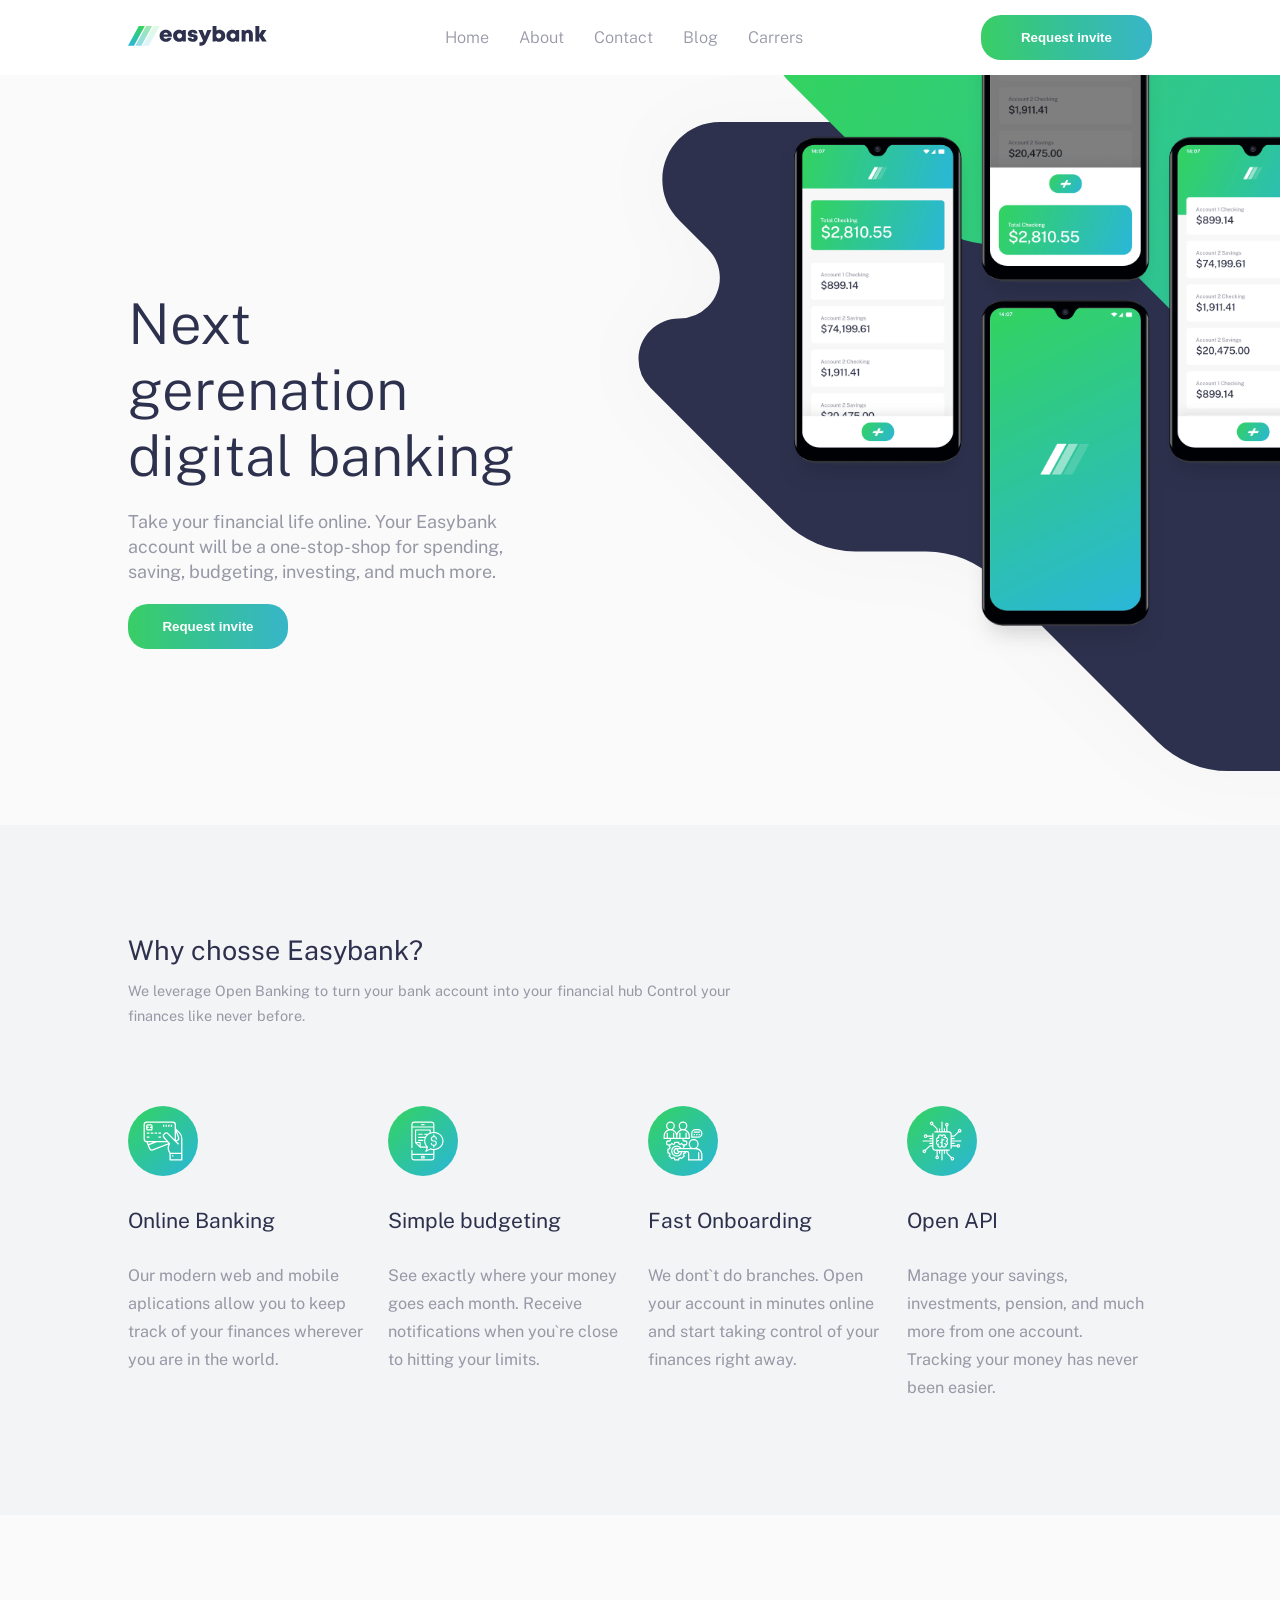
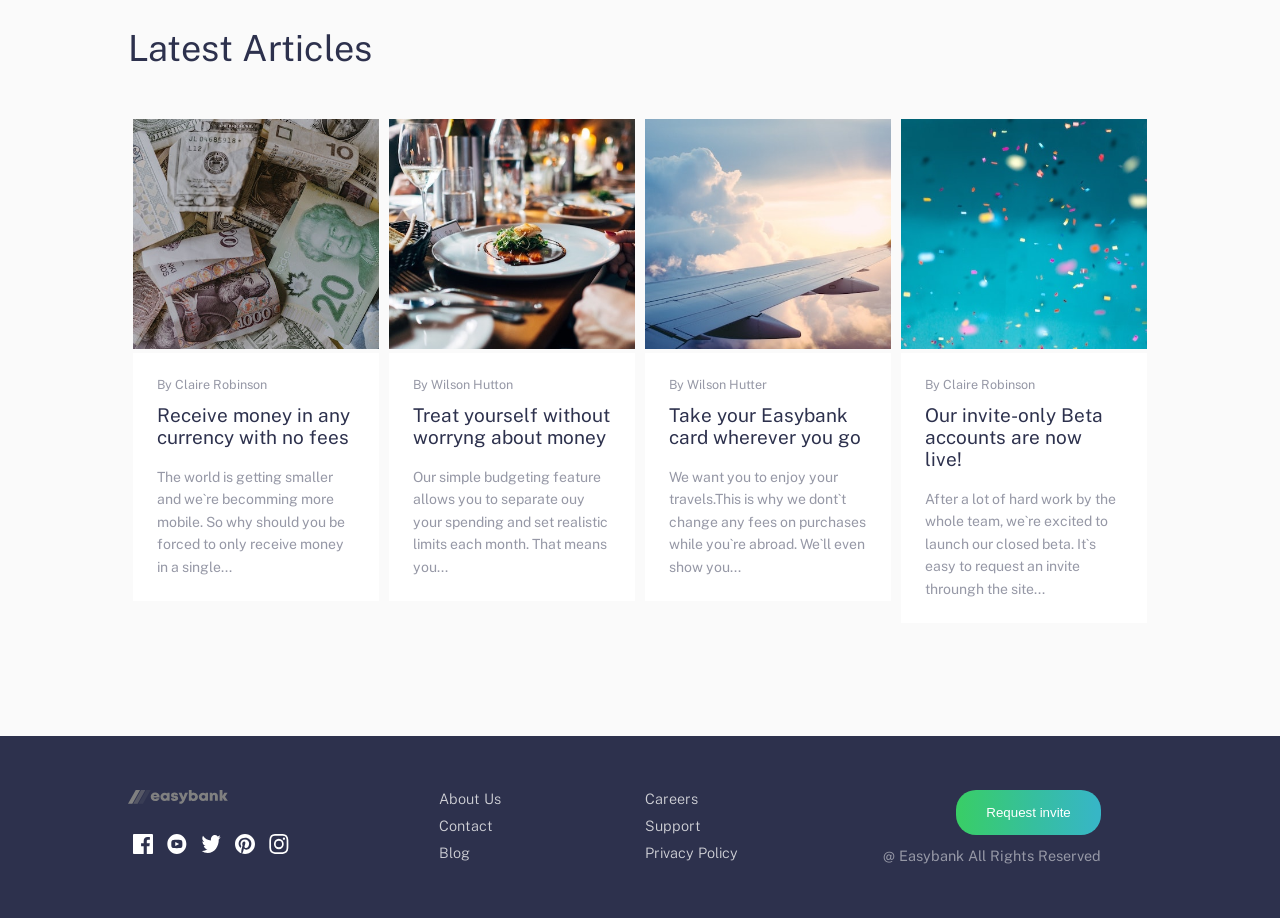
==== index.html @ 1f637b06 "subindo index.html" ====
<!DOCTYPE html>
<html lang="pt-BR">
<head>
    <meta charset="UTF-8">
    <meta http-equiv="X-UA-Compatible" content="IE=edge">
    <meta name="viewport" content="width=device-width, initial-scale=1.0">
    <link rel="stylesheet" href="css/easyBank.css"/>
    <link rel="stylesheet" href="css/bankResponsive.css" media="screen and (min-width:300px) and (max-width:992px)">
    <link rel="preconnect" href="https://fonts.googleapis.com">
    <link rel="preconnect" href="https://fonts.gstatic.com" crossorigin>
    <link href="https://fonts.googleapis.com/css2?family=Public+Sans:wght@300;400;700&display=swap" rel="stylesheet">
    <title>EasyBank</title>
</head>
<body>
    <div>

        <header>
            <nav class="menu">
                <div class="logo">
                    <img src="img/logo.svg" alt="logo">
                </div><!--logo-->
                <div class="links">
                    <a href="#">home</a>
                    <a href="#">about</a>
                    <a href="#">contact</a>
                    <a href="#">blog</a>
                    <a href="#">carrers</a>
                </div><!--links-->
                <div class="button">
                    <input type="submit" value="Request invite" id="btn">
                </div><!--button-->
            </nav><!--menu-->
        </header><!--header-->
        <section class="banner">
           <main class="content" id="divOrder1">
                <h1>Next gerenation digital banking</h1>
                <p>
                    Take your financial life online. Your Easybank account will be a one-stop-shop for
                    spending, saving, budgeting, investing, and much more.
                </p>
                <input type="submit" value="Request invite">
           </main><!--content-->
               <div class="right" class="divOrder2">
                    <img src="img/image-mockups.png" alt="" id="img-main">
               </div><!--right-->
        </section><!--banner-->
        <div class="clear"></div>
        <div class="center">
            <section class="info-cards">
                <h2>Why chosse Easybank?</h2>
                <p>
                    We leverage Open Banking to turn your bank account into your financial hub
                    Control your finances like never before.
                </p>
            </section><!--info-cards-->  
            <section class="cards">
                <div class="card">
                    <img src="img/icon-online.svg" alt="">
                    <h3>Online Banking</h3>
                    <p>
                        Our modern web and mobile aplications allow you to keep track
                        of your finances wherever you are in the world.
                    </p>
                </div><!--card-->
                <div class="card">
                    <img src="img/icon-budgeting.svg" alt="">
                    <h3>Simple budgeting</h3>
                    <p>
                        See exactly where your money goes each month. Receive notifications when you`re close to
                        hitting your limits.
                    </p>
                </div><!--card-->
                <div class="card">
                    <img src="img/icon-onboarding.svg" alt="">
                    <h3>Fast Onboarding</h3>
                    <p>
                        We dont`t do branches. Open your account in minutes online 
                        and start taking control of your finances right away.
                    </p>
                </div><!--card-->
                <div class="card">
                    <img src="img/icon-api.svg" alt="">
                    <h3>Open API</h3>
                    <p>
                        Manage your savings, investments, 
                        pension, and much more from one account. Tracking your money has never been easier.
                    </p>
                </div><!--card-->
            </section><!--cards-->
        </div><!--center-->
        <div class="center2">
            <h1>Latest Articles</h1>
            <div class="articles">
                <div class="card-2">
                    <img src="img/image-currency.jpg" alt="">
               
                    <div class="text-align">
                        <span>By Claire Robinson</span>
                        <h4>Receive money in any currency with no fees</h4>
                        <p>
                            The world is getting smaller and 
                            we`re becomming more mobile. So why should you be forced to only 
                            receive money in a single...
                        </p>
                    </div><!--text-align-->
                </div><!--cards2-->
                <div class="card-2">
                    <img src="img/image-restaurant.jpg" alt="">
                    <br>
                    <div class="text-align">
                        <span>By Wilson Hutton</span>
                        <h4>Treat yourself without worryng about money</h4>
                        <p>
                           Our simple budgeting feature allows you to separate ouy your spending and set realistic limits each month. That means you...
                        </p>
                    </div><!--text-align-->
                </div><!--cards2-->
                <div class="card-2">
                    <img src="img/image-plane.jpg" alt="">
                    <div class="text-align">
                        <span>By Wilson Hutter</span>
                        <h4>Take your Easybank card wherever you go</h4>
                        <p>
                          We want you to enjoy your travels.This is why we dont`t change any fees on purchases while you`re abroad. We`ll even show you...  
                        </p>
                    </div><!--text-align-->
                </div>
                <div class="card-2">
                    <img src="img/image-confetti.jpg" alt="">
                    <div class="text-align">
                        <span>By Claire Robinson</span>
                        <h4>Our invite-only Beta accounts are now live!</h4>
                        <p>
                            After a lot of hard work by the whole team, we`re excited to launch our closed beta. It`s easy to request an invite throungh the site...
                        </p>
                    </div><!--text-align-->
                </div>
            </div><!--article-->
        </div><!--center-->
    </div><!--box-->
    <div class="clear"></div>   
    <div class="center3">
        <footer>
            <div class="redes">
                <img src="img/logo.svg" alt="">
                <div class="social">
                    <img src="img/icon-facebook.svg" alt="">
                    <img src="img/icon-youtube.svg" alt="">
                    <img src="img/icon-twitter.svg" alt="">
                    <img src="img/icon-pinterest.svg" alt="">
                    <img src="img/icon-instagram.svg" alt="">
                </div><!--social-->
            </div><!--redes-->
            <div class="f-menu">
                <a href="#">about us</a>
                <a href="#">contact</a>
                <a href="#">blog</a>
            </div><!--f-menu-->
            
            <div class="f-menu">
                <a href="#">careers</a>
                <a href="#">support</a>
                <a href="#">privacy policy</a>
            </div><!--f-menu-->
            <div class="privacy">
                <button>Request invite</button>
                <br>
                <p>@ Easybank All Rights Reserved</p>
            </div>              
        </footer><!--footer-->
    </div>

</body>
</html>
---- css/easyBank.css ----
@import url(/css/bankResponsive.css);
*{margin: 0; padding:0; box-sizing: border-box; }

html, body {
    font-size:18px;
    font-family: 'Public Sans', sans-serif;

    background-color: var(--VeryLigh-Gray);
    scroll-behavior: smooth;

}

        /* primaryColor */
:root {
    --DarkBlue: hsl(233, 26%, 24%);
    --LimeGreen: hsl(136, 65%, 51%);
    --BrightCyan: hsl(192, 70%, 51%);
    
            /*Neutral */

    --GrayishBlue: hsl(233, 8%, 62%);
    --LightGrayish-Blue: hsl(220, 16%, 96%);
    --VeryLigh-Gray: hsl(0, 0%, 98%);
    --White: hsl(0, 0%, 100%);
} 

.clear {
    clear: both;
}

header {
    width: 100%;
    max-width: 100%;
    padding: 15px 10%;

    background-color: var(--White);
    position: relative;
    z-index: 10;
}

nav.menu {
    width: 100%;
    max-width: 100%;
    display: flex;
    justify-content: space-between;
    align-self: center;
    align-items: center;
}

div.links {
    display: flex;
    gap: 30px;
    position: relative;
}

div.links > a {
    text-decoration: none;
    text-transform: capitalize;
    font-weight: 300;
    color: var(--GrayishBlue);
    /* background-color: ; */
    position: relative;
    margin: 0 auto;
    font-size: 0.9rem;
}

div.links > a:hover {
    color: var(--DarkBlue);
}

div.links > a:hover::after {
    content: '';
    width: 100%;
    height: 4px;
    margin: 0 auto;
    border-radius: 10px;
    background: linear-gradient(90deg, #39CE65 0%, #36BF9D 52.6%, #37B6C6 97.4%);
    border-radius: 20px;
    position: absolute;
    left: 0;
    top: 43px;
    transition: 3s all;

}

div.button > input {
    border: none;
    border-radius: 20px;
    padding: 15px 40px;

   color: var(--White);
   background: linear-gradient(90deg, #39CE65 0%, #36BF9D 52.6%, #37B6C6 97.4%);

   font-weight: 700;
   cursor: pointer;
}

    /* começo do banner e conteudos principais */

section.banner {
    width: 90%;
    max-width: 100%;
    height: 100%;
    margin-left: 10%;
}

main.content {
  float: left;
  width: 34%;
  max-width: 500px;
  height: 100%;

  display: flex;
  flex-direction: column;
  align-self: center;
  gap: 20px;
  margin-top: 12rem;
}

.content > h1 {
    font-weight: 300;
    font-size: 3.125rem;
    color: var(--DarkBlue);
}

.content > p {
    color: var(--GrayishBlue);
    line-height: 25px;
}

.content > input {
    max-width: 160px;
    padding: 15px 0;
    border: none;
    border-radius: 20px;
    font-weight: 700;
    color: var(--White);
    background: linear-gradient(90deg, #39CE65 0%, #36BF9D 52.6%, #37B6C6 97.4%);
    cursor: pointer;
}


div.right {
    float: right;
    height: 750px;
    width: 62%;
    max-width: 100%;
    background-image: url(/img/bg-intro-desktop.svg);
    background-repeat: no-repeat;
    background-position-y: -260px;

    position: relative;
}

.right > img {
    float: right;
    max-width: 100%;
    width: 80%;
    
    position: absolute;
    margin-left: 30%;
    top: -16%;
    overflow: hidden;
   
}

div.img-main {
    overflow: hidden;
}

.center3 {
    height: 100%;
    width: 100%;
    max-width: 100%;
    padding: 3rem 10%;
    
    background-color: var(--DarkBlue);
}

.center2 {
    height: 100%;
    width: 100%;
    max-width: 100%;
    padding: 6.25rem 10%;
    
    background-color: var(--VeryLigh-Gray);
}

.center {
    height: 100%;
    width: 100%;
    max-width: 100%;
    padding: 6.25rem 10%;
    
    background-color: var(--LightGrayish-Blue);
}

.center2 >  h1 {
    color: var(--DarkBlue);
    margin-bottom: 50px;
    font-weight: 400;
}

.info-cards {
    line-height: 25px;
    width: 100%;
    max-width: 650px;
}

.info-cards > h2 {
    color: var(--DarkBlue);
    font-weight: 400;
    margin-bottom: 15px;
}

.info-cards > p {
    font-size: 0.8rem;
    font-weight: 400;
    color: var(--GrayishBlue);
}

.cards {
    display: flex;
    align-self: center;
    flex-wrap: nowrap;
    gap: 15px;
    margin-top: 4.375rem;
}

.card {
    width: 100%;
    max-width: 25%;
    height: 100%;

}

.card > h3 {
    padding: 1.5625rem 0;
    font-weight: 400;
    color: var(--DarkBlue);
}

.card > p {
    color: var(--GrayishBlue);
    font-weight: 400;
    line-height: 1.5625rem;
    font-size: 0.9rem;
    max-width: 300px;
}

.card > img {
    width: 100%;
    max-width: 70px;
}

.articles {
    width: 100%;
    max-width: 100%;
    height: 100%;
    display: flex;
    flex-wrap: wrap;
}

.card-2 {
    width: 24%;
    max-width: 300px;
    height: 100%;
    margin: 0 auto;
}

.card-2 > img {
    width: 100%;
    max-width: 500px;
    height: 230px;
    max-height: 100%;
    object-fit: cover;
}

div.text-align {
    display:flex;
    flex-direction: column;
    flex-wrap: wrap;
    padding: 1.3rem;
    max-width: 300px;
    background-color: var(--White);
}

div.text-align > span {
    color: var(--GrayishBlue);
    font-size: 0.7rem;
    font-weight: 400;
}

.text-align > h4 {
    color: var(--DarkBlue);
    margin-top: 12px;
    font-weight: 400;
    font-size: 19px;
}

.text-align > p {
    color: var(--GrayishBlue);
    font-size: 0.78rem;
    line-height: 1.25rem;
    margin-top: 1rem;
}

footer {
    display: flex;
    width: 100%;
    max-width: 95%;
    justify-content: space-between;
}

footer .redes {
    text-align: center;
    display: flex;
    flex-direction: column;
    gap: 30px;
}

footer .redes > img {
    width: 100%;
    max-width: 60%;
    filter: contrast(0);
}

footer .f-menu {
    display: flex;
    flex-direction: column;
    gap: 10px;
}

footer .f-menu > a {
    color: var(--VeryLigh-Gray);
    opacity: 0.8;
    text-decoration: none;
    font-weight: 300;
    font-size: 0.8rem;
    text-transform: capitalize;
}

footer .social > img {
    width: 100%;
    max-width: 20px;
    height: 20px;
    margin: 0 5px;
}

.privacy > button {
    float: right;
    padding: 15px 30px;
    border: none;
    border-radius: 20px;
    color: var(--White);
    cursor: pointer;
    background: linear-gradient(90deg, #39CE65 0%, #36BF9D 52.6%, #37B6C6 97.4%);
}

.privacy > p {
    margin-top: 2rem;
    font-size: 0.8rem;
    color: var(--GrayishBlue);
}
---- css/bankResponsive.css ----
@media screen and (min-width:300px) and (max-width:400px){
    div.right {
        display: flex;
        width: 100%;
        max-width: 900px;
        height: 100%;
        max-height: 400px;
        margin: 0 auto;
        order: 1;
        position: none;
        float: none;
        background-image: url(/img/bg-intro-mobile.svg);
        background-position-y: -90px;
        
        background-repeat: no-repeat;
        background-size: 100%;
    }

}
@media screen and (min-width:300px) and (max-width:992px){

    html, body {
        font-size: 1rem;
    }

    div.links {
        display: none;
    }

    div.button {
        display: none;
    }

    #divOrder1 {
        order: 2;
        
    }

    #divOrder2 {
        order: 1;
        display: none;
    }

    header .menu{
        height: 40px;
    }

    header .logo {
        float: left;
    
    }
    header .logo > img{
        float: left;
        position: relative;
        left: -20%;
    }

    section.banner  {
        display: flex;
        flex-direction: column;
        width: 100%;
        margin: 0 auto;
    }

    main.content {
        order: 2;
        width: 100%;
        display: flex;
        flex-direction: column;
        align-self: center;
        text-align: center;
        padding: 0 4%;
        margin: 0 auto;
        margin-bottom: 60px;
    }

    main.content > h1 {
        font-size: 41px;
        padding: 0 6%;
    }

    main.content > input {
        margin: 0 auto;
        text-align: center;
        padding: 16px 40px;
    }

    div.right {
        display: flex;
        width: 100%;
        max-width: 100%;
        height: 540px;
        margin: 0 auto;
        order: 1;
        position: none;
        float: none;
        background-image: url(/img/bg-intro-mobile.svg);
        background-position-y: -90px;
        
        background-repeat: no-repeat;
        background-size: 100%;
        background-position: center;
    }

    .right > img {
        display: flex;
        margin: 0 auto;
        width: 100%;
        max-width: 580px;
        text-align: center;
        float: none;
        top: -23%;
        position: absolute;
        left: 50%;
        top: -31%;
        transform: translate(-50%);
    }

    div.center {
        width: 100%;
        max-width: 100%;
    }

    section.info-cards {
        width: 100%;
        max-width: 100%;
        margin: 0 auto;
        text-align: center;
    }

    section.cards {
        width: 100%;
        max-width: 100%;
        display: flex;
        flex-direction: column;
        align-items: center;
    }

    div.card {
        width: 100%;
        max-width: 100%;
        margin-top: 2rem;
        display: flex;
        flex-direction: column;
        align-items: center;
    }

    div.card > p {
        margin: 0 auto;
        max-width: 100%;
        width: 100%;
        text-align: center;
    }

    .center2 {
        padding: 0 4%;
    }

    .center2 > h1 {
        text-align: center;
        margin-top: 6rem;
    }

    div.articles {
        width: 100%;
        max-width: 100%;
        display: flex;
        flex-direction: column;
    }

    div.card-2 {
        width: 100%;
        max-width: 350px;
        margin-top: 2rem;
    }

    div.card-2 > img {
        border-top-left-radius: 5px;
        border-top-right-radius: 5px;
    }

    div.text-align {
        max-width: 100%;
        width: 100%;
    }

    .center3 {
        display: flex;
        flex-direction: column;
        text-align: center;
        margin-top: 4rem;
    }

    footer {
        width: 100%;
        max-width: 100%;
        display: flex;
        flex-direction: column;
        margin: 0 auto;
        align-items: center;
        gap: 10px;
    }

    .privacy > button {
        margin-top: 2rem;
        float: none;
    }
    .redes > img {
        margin: 0 auto;
        max-width: 100%;
        width: 100%;
    }

}
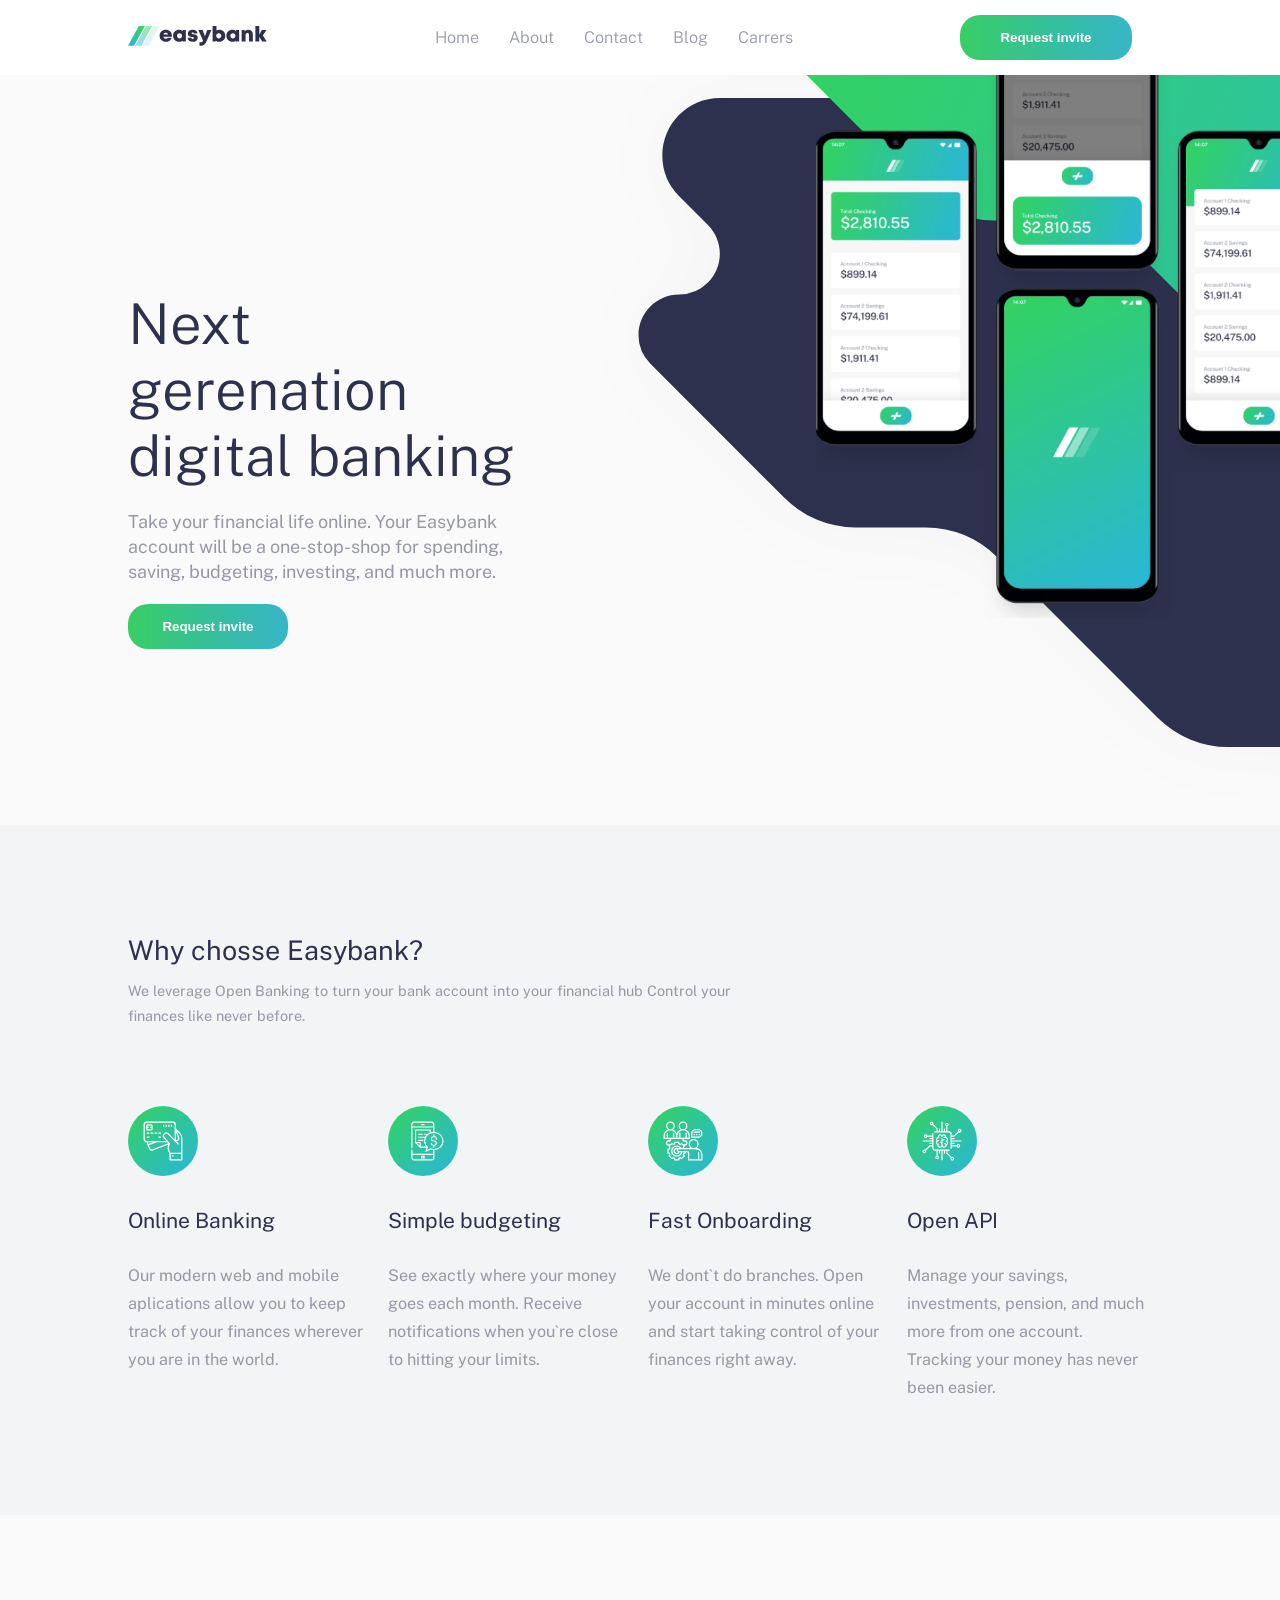
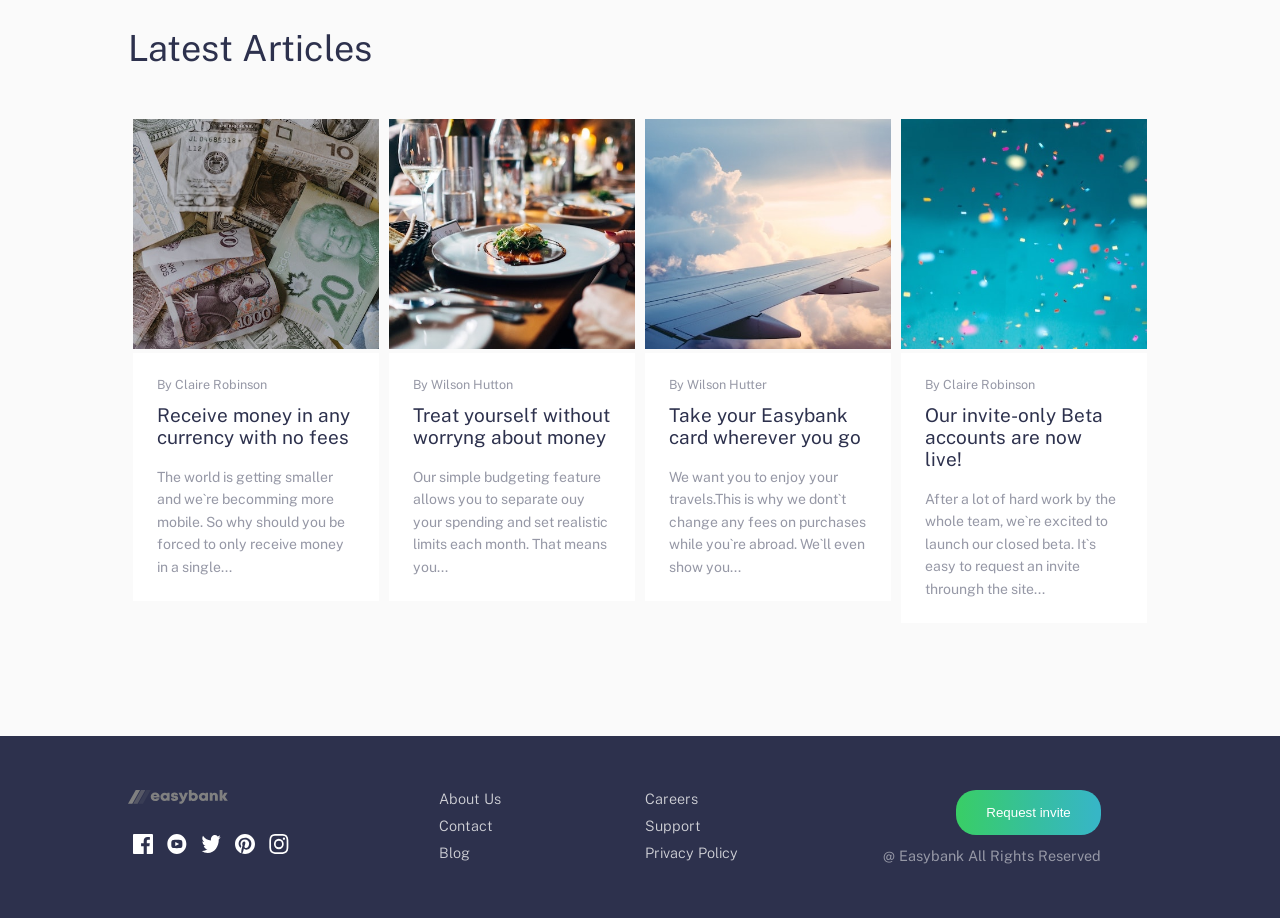
==== commit d044508b: "ajustando o codigo mobile" ====
--- a/index.html
+++ b/index.html
@@ -42,7 +42,8 @@
                 <input type="submit" value="Request invite">
            </main><!--content-->
                <div class="right" class="divOrder2">
-                    <img src="img/image-mockups.png" alt="" id="img-main">
+                    <img src="img/image-mockups.png" id="img-main2">
+                    <img src="img/imagem principal.png" alt="" id="img-main">
                </div><!--right-->
         </section><!--banner-->
         <div class="clear"></div>
--- a/css/easyBank.css
+++ b/css/easyBank.css
@@ -1,5 +1,5 @@
 @import url(/css/bankResponsive.css);
-*{margin: 0; padding:0; box-sizing: border-box; }
+*{margin: 0; padding:0; box-sizing: border-box;}
 
 html, body {
     font-size:18px;
@@ -40,7 +40,7 @@
 
 nav.menu {
     width: 100%;
-    max-width: 100%;
+    max-width: 98%;
     display: flex;
     justify-content: space-between;
     align-self: center;
@@ -87,6 +87,7 @@
     border: none;
     border-radius: 20px;
     padding: 15px 40px;
+    
 
    color: var(--White);
    background: linear-gradient(90deg, #39CE65 0%, #36BF9D 52.6%, #37B6C6 97.4%);
@@ -145,28 +146,35 @@
     height: 750px;
     width: 62%;
     max-width: 100%;
-    background-image: url(/img/bg-intro-desktop.svg);
+    background-image: url(../img/bg-intro-desktop.svg);
     background-repeat: no-repeat;
-    background-position-y: -260px;
+    background-position-y:100%;
+    object-fit: cover;
 
     position: relative;
+    z-index: 1;
+
+  
 }
 
 .right > img {
     float: right;
     max-width: 100%;
-    width: 80%;
+    width: 65%;
     
     position: absolute;
-    margin-left: 30%;
+    margin-left: 35%;
+    object-fit: cover;
     top: -16%;
+ 
+}
+
+#img-main {
     overflow: hidden;
-   
-}
-
-div.img-main {
-    overflow: hidden;
-}
+
+}
+
+
 
 .center3 {
     height: 100%;
@@ -191,7 +199,7 @@
     width: 100%;
     max-width: 100%;
     padding: 6.25rem 10%;
-    
+    z-index: 2;
     background-color: var(--LightGrayish-Blue);
 }
 
--- a/css/bankResponsive.css
+++ b/css/bankResponsive.css
@@ -1,3 +1,9 @@
+
+@media screen and (min-width:992px){  
+    #img-main2 {
+        display: none;
+      }
+}
 
 @media screen and (min-width:300px) and (max-width:400px){
     div.right {
@@ -10,12 +16,25 @@
         order: 1;
         position: none;
         float: none;
-        background-image: url(/img/bg-intro-mobile.svg);
-        background-position-y: -90px;
+        background-image: url(../img/image-mockups.png);
+        background-position-y: -100%;
         
         background-repeat: no-repeat;
         background-size: 100%;
     }
+    .right > img {
+        display: flex;
+        margin: 0 auto;
+        width: 100%;
+        max-width: 580px;
+        text-align: center;
+        float: none;
+        top: -40%;
+        position: absolute;
+        left: 50%;
+        transform: translate(-50%);
+    }
+
 
 }
 @media screen and (min-width:300px) and (max-width:992px){
@@ -34,6 +53,7 @@
 
     #divOrder1 {
         order: 2;
+        padding: 3% 0;
         
     }
 
@@ -43,7 +63,7 @@
     }
 
     header .menu{
-        height: 40px;
+        height: 60px;
     }
 
     header .logo {
@@ -76,8 +96,12 @@
     }
 
     main.content > h1 {
-        font-size: 41px;
-        padding: 0 6%;
+        font-size: 2.5625rem;
+        padding: 0 30px;
+    }
+
+    main.content > p {
+        padding: 0 20px;
     }
 
     main.content > input {
@@ -91,16 +115,18 @@
         width: 100%;
         max-width: 100%;
         height: 540px;
+      
         margin: 0 auto;
         order: 1;
         position: none;
         float: none;
-        background-image: url(/img/bg-intro-mobile.svg);
+        background-image: url(../img/bg-intro-mobile.svg);
         background-position-y: -90px;
+        background-position-x: center;
         
         background-repeat: no-repeat;
         background-size: 100%;
-        background-position: center;
+        background-position: top center;
     }
 
     .right > img {
@@ -110,13 +136,22 @@
         max-width: 580px;
         text-align: center;
         float: none;
-        top: -23%;
+        top: -24%;
         position: absolute;
         left: 50%;
-        top: -31%;
+     
         transform: translate(-50%);
     }
 
+    #img-main {
+        display: none;
+      }
+
+    /* .right > img:nth-child(2){
+        display: none;
+      } */
+
+  
     div.center {
         width: 100%;
         max-width: 100%;
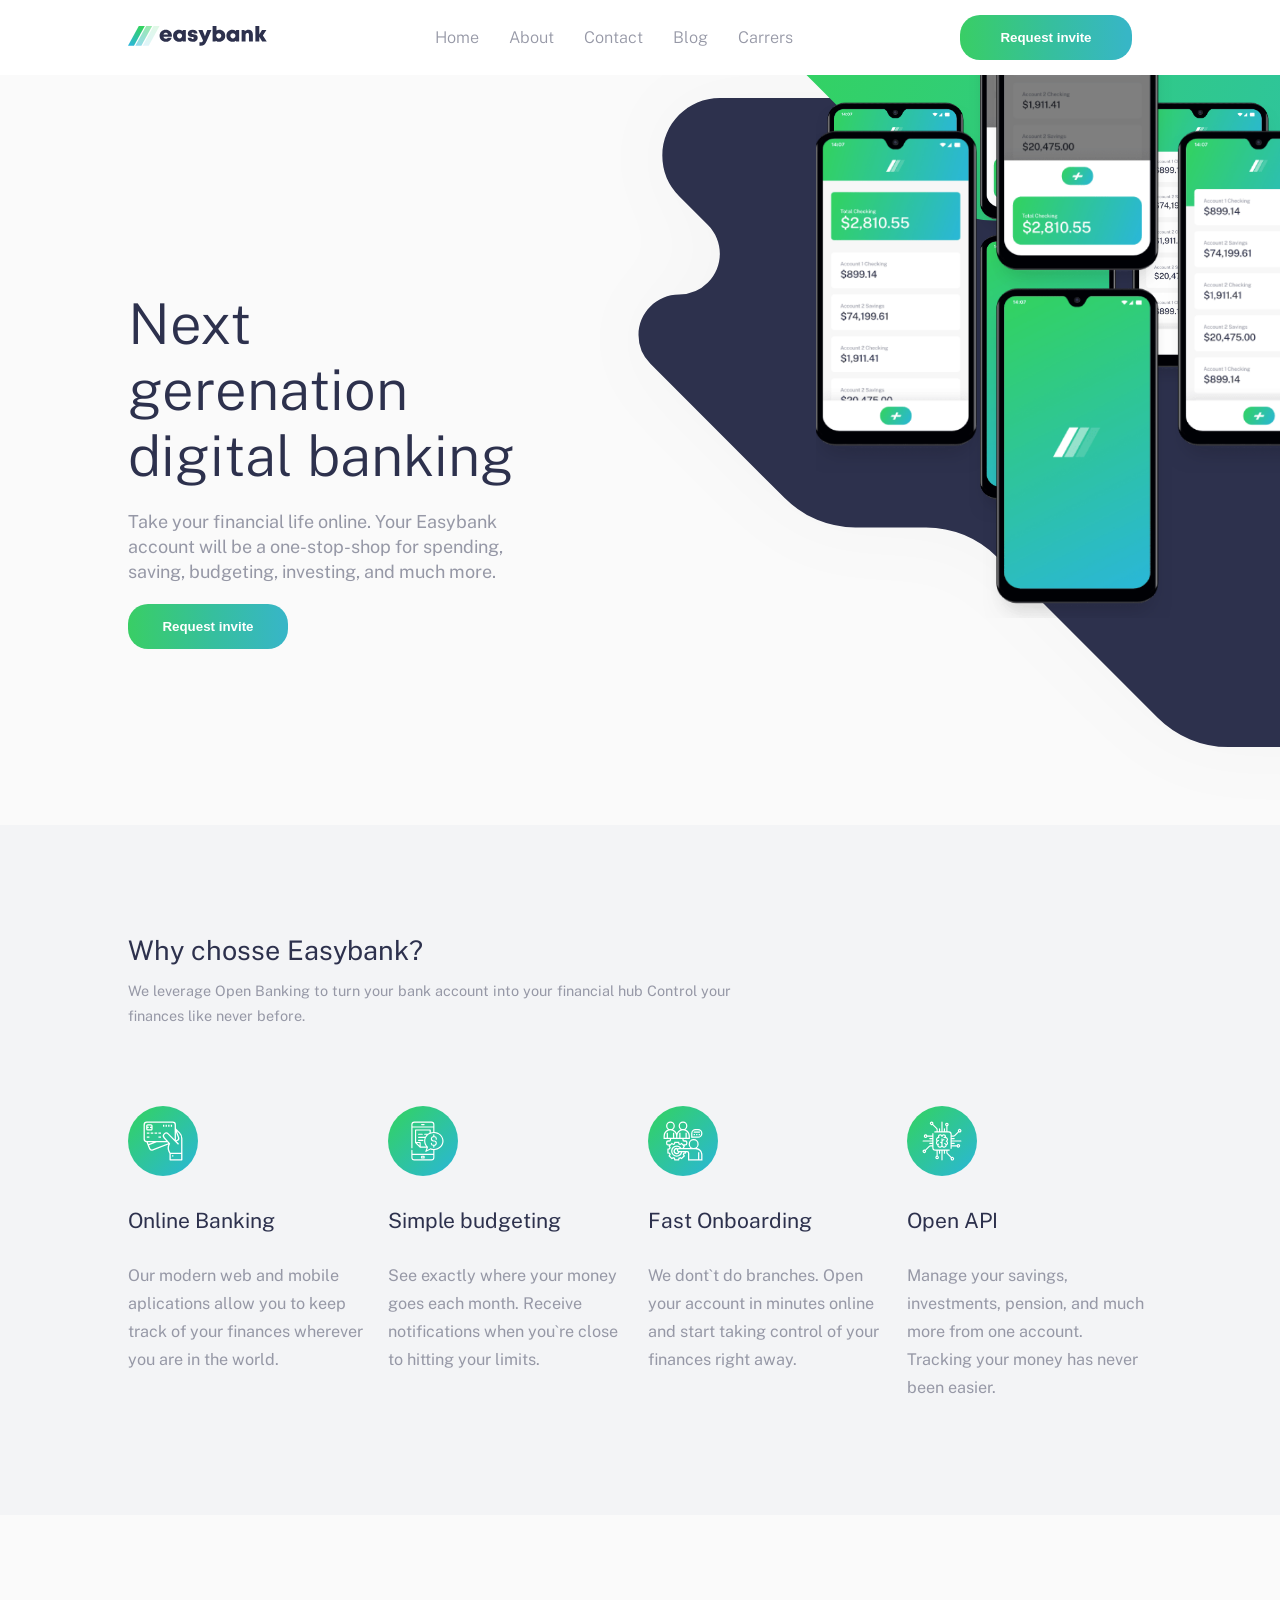
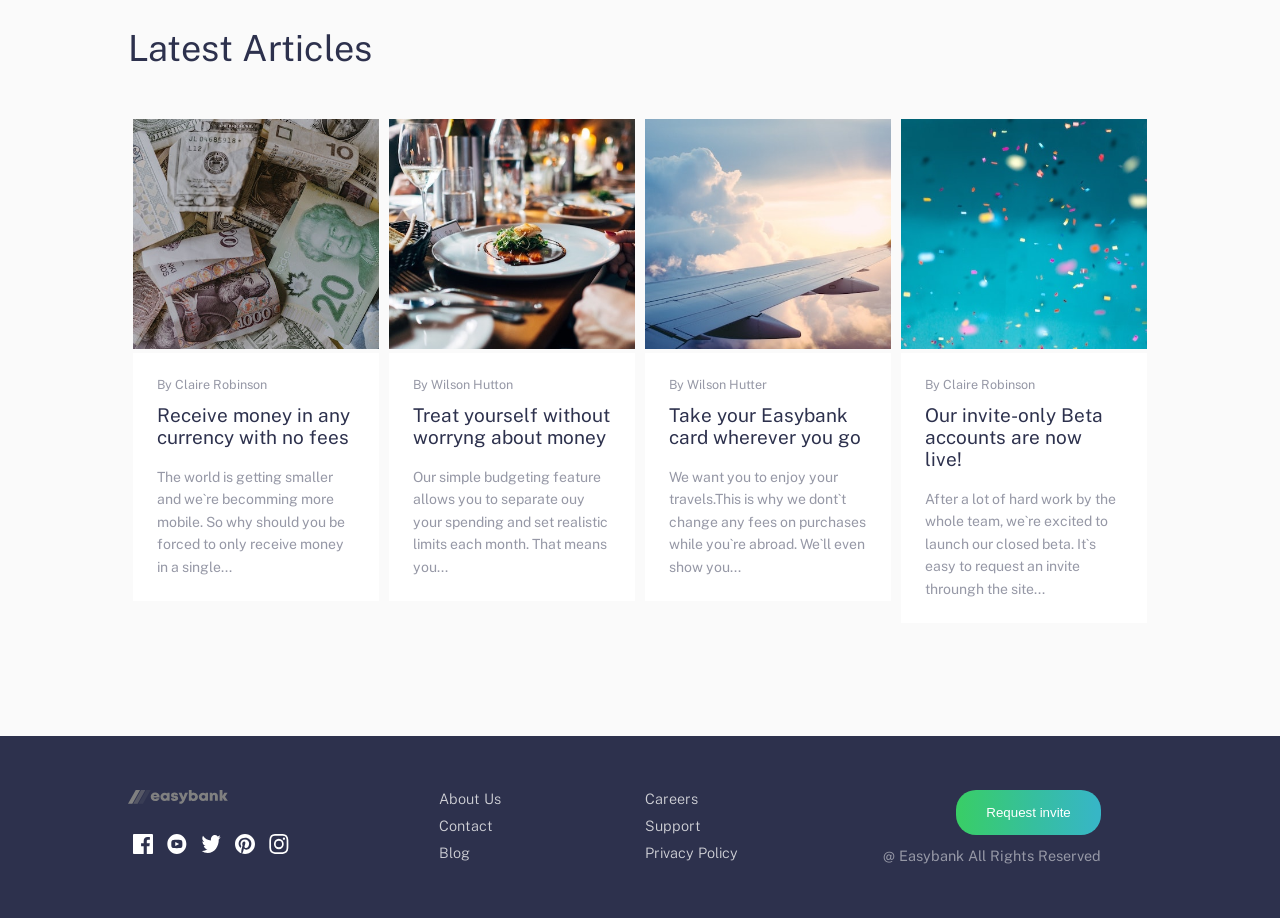
==== commit 79158432: "subindo arquivos js menu-toggle" ====
--- a/index.html
+++ b/index.html
@@ -13,9 +13,9 @@
     <title>EasyBank</title>
 </head>
 <body>
-    <div>
+    <div class="box">
 
-        <header>
+        <header id="header">
             <nav class="menu">
                 <div class="logo">
                     <img src="img/logo.svg" alt="logo">
@@ -30,6 +30,9 @@
                 <div class="button">
                     <input type="submit" value="Request invite" id="btn">
                 </div><!--button-->
+                <div class="menu-toggle">
+                    <img src="img/icon-hamburger.svg" alt="menuHamburguer">
+                </div><!--menu-toggle-->
             </nav><!--menu-->
         </header><!--header-->
         <section class="banner">
@@ -171,6 +174,6 @@
             </div>              
         </footer><!--footer-->
     </div>
-
+    <script src="menuToggle.js"></script>
 </body>
 </html>
--- a/css/easyBank.css
+++ b/css/easyBank.css
@@ -24,18 +24,33 @@
     --White: hsl(0, 0%, 100%);
 } 
 
+#header {
+    z-index: 99;
+}
+
 .clear {
     clear: both;
 }
 
+
+.menu-toggle {
+    display: none;
+}
+
+.box {
+    display: block;
+    position: relative;
+}
+
 header {
+    display: flex;
     width: 100%;
     max-width: 100%;
     padding: 15px 10%;
 
     background-color: var(--White);
-    position: relative;
-    z-index: 10;
+    position: absolute;
+    z-index: 99;
 }
 
 nav.menu {
@@ -45,12 +60,15 @@
     justify-content: space-between;
     align-self: center;
     align-items: center;
+    z-index: 98;
 }
 
 div.links {
     display: flex;
     gap: 30px;
     position: relative;
+    transition: 800ms all ease;
+    z-index: 90;
 }
 
 div.links > a {
@@ -62,6 +80,8 @@
     position: relative;
     margin: 0 auto;
     font-size: 0.9rem;
+    transition: 800ms all ease;
+    z-index: -1;
 }
 
 div.links > a:hover {
@@ -79,8 +99,7 @@
     position: absolute;
     left: 0;
     top: 43px;
-    transition: 3s all;
-
+    z-index: 1;
 }
 
 div.button > input {
@@ -170,8 +189,11 @@
 }
 
 #img-main {
-    overflow: hidden;
-
+    overflow: hidden;   
+}
+
+#img-main2 {
+    display: none;
 }
 
 
--- a/css/bankResponsive.css
+++ b/css/bankResponsive.css
@@ -1,11 +1,21 @@
 
-@media screen and (min-width:992px){  
-    #img-main2 {
-        display: none;
+@media screen and (min-width:300px){  
+    img#img-main2 {
+        display: block;
+      }
+
+      #header {
+        z-index: 99;
+        position: relative;
       }
 }
 
 @media screen and (min-width:300px) and (max-width:400px){
+    header {
+        z-index: 99;
+    }
+
+
     div.right {
         display: flex;
         width: 100%;
@@ -14,13 +24,14 @@
         max-height: 400px;
         margin: 0 auto;
         order: 1;
-        position: none;
+        position: relative;
         float: none;
         background-image: url(../img/image-mockups.png);
         background-position-y: -100%;
         
         background-repeat: no-repeat;
         background-size: 100%;
+        z-index:1;
     }
     .right > img {
         display: flex;
@@ -34,17 +45,61 @@
         left: 50%;
         transform: translate(-50%);
     }
-
-
 }
+
 @media screen and (min-width:300px) and (max-width:992px){
 
     html, body {
         font-size: 1rem;
     }
 
+    /* menu hamburgur para mobile (começo)*/
+
+    .menu-toggle {
+        display: block;
+        cursor: pointer;
+        z-index: -1;
+    }
+
+    .menu-toggle > img {
+        width: 30px;
+        height: 20px;
+        z-index: -1;
+    }
+
+    /* menu hamburgur para mobile  (fim)*/
+
     div.links {
         display: none;
+        flex-direction: column;
+        background-color: white;
+        width: 100%;
+        max-width: 500px;
+        
+        padding: 25px;
+        position: absolute;
+        left: 50%;
+        top: 5rem;
+        transform: translate(-50%);
+        transition: 1s all ease-out;
+
+        border-radius: 5px;
+        box-shadow:  0px 0px 20rem 10rem hsl(233, 26%, 24%);
+        z-index: -1;
+    }
+
+    div.links > a {
+        color: rgb(45, 49, 77);
+        opacity: 0.7;
+        font-weight: 600;
+        font-family: 'Public Sans', sans-serif;
+        transition: 1s all ease-out;
+        font-size: 18px;
+        z-index: -1;
+    }
+
+    div.links > a:hover {
+        color: hsl(136, 65%, 51%);
     }
 
     div.button {
@@ -54,7 +109,6 @@
     #divOrder1 {
         order: 2;
         padding: 3% 0;
-        
     }
 
     #divOrder2 {
@@ -63,7 +117,9 @@
     }
 
     header .menu{
-        height: 60px;
+        height: 30px;
+        position: relative;
+        z-index: -1;
     }
 
     header .logo {
@@ -145,6 +201,7 @@
 
     #img-main {
         display: none;
+        z-index: 0;
       }
 
     /* .right > img:nth-child(2){
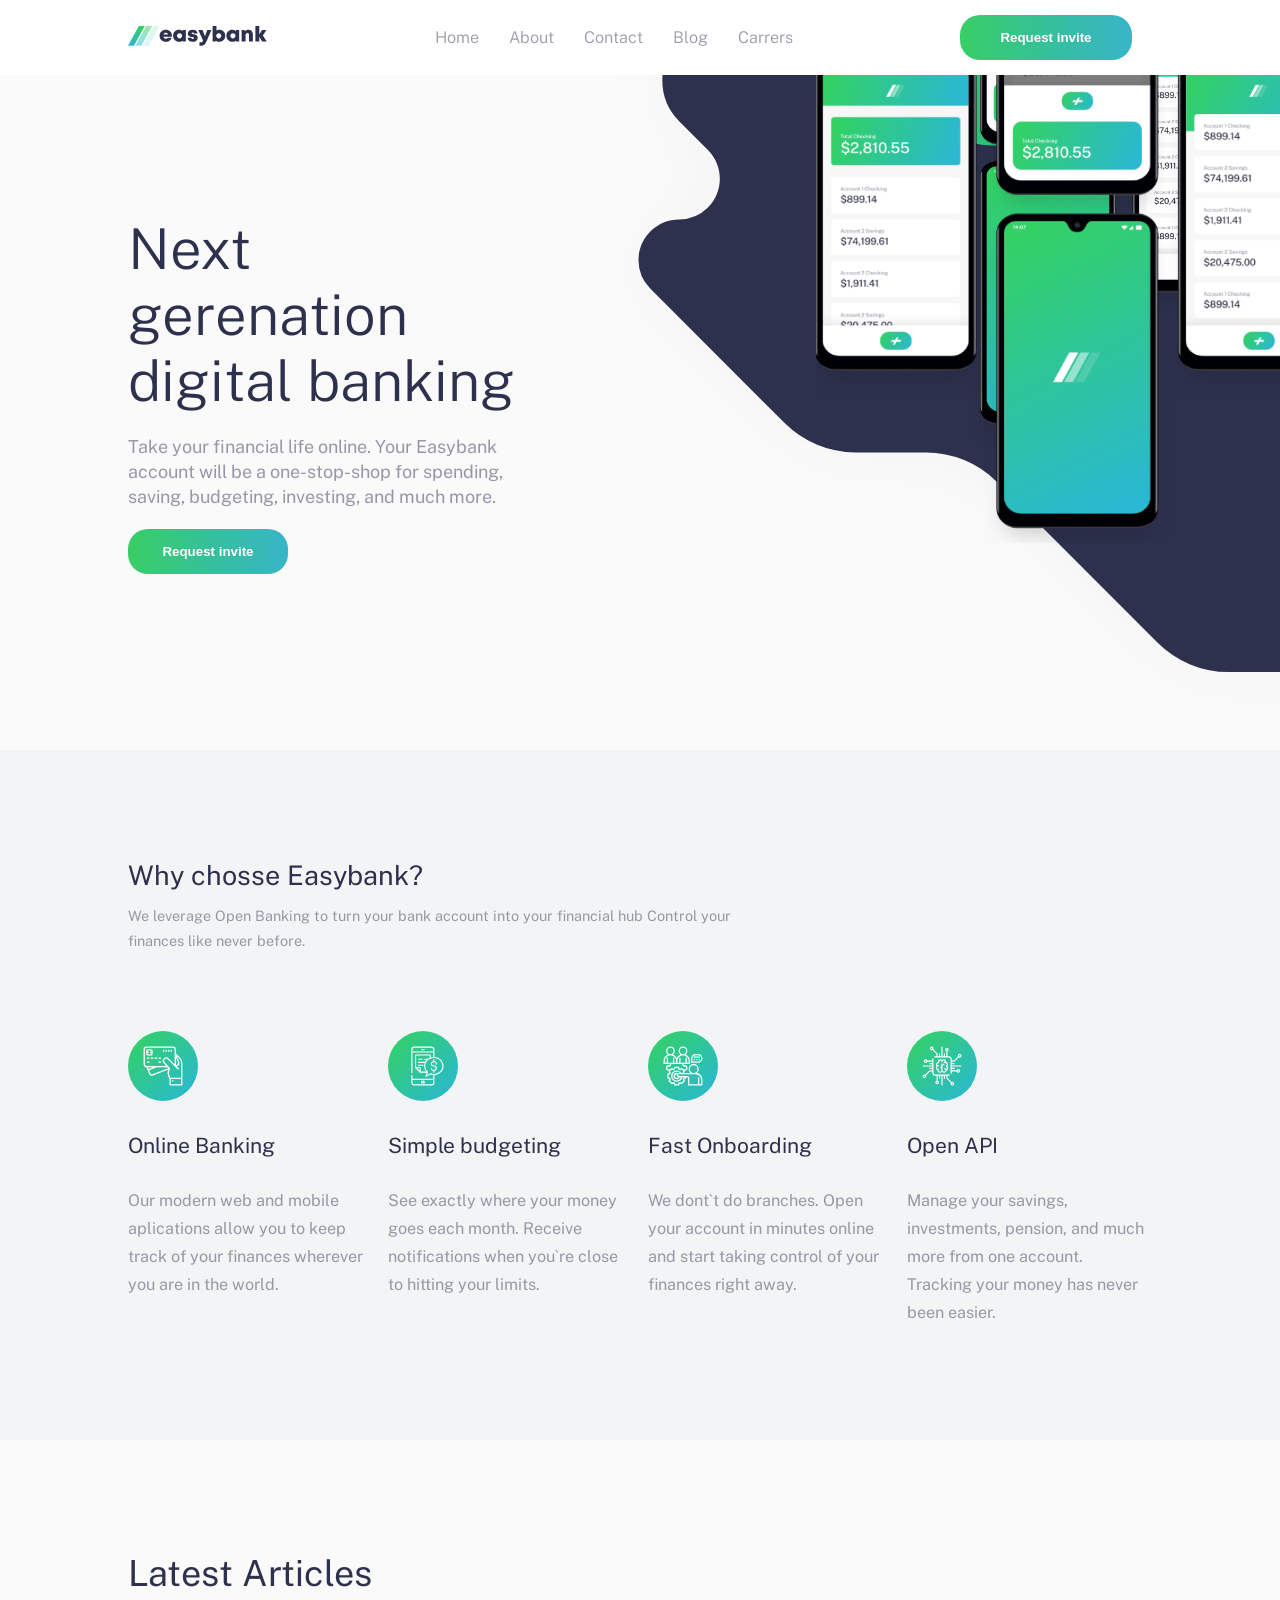
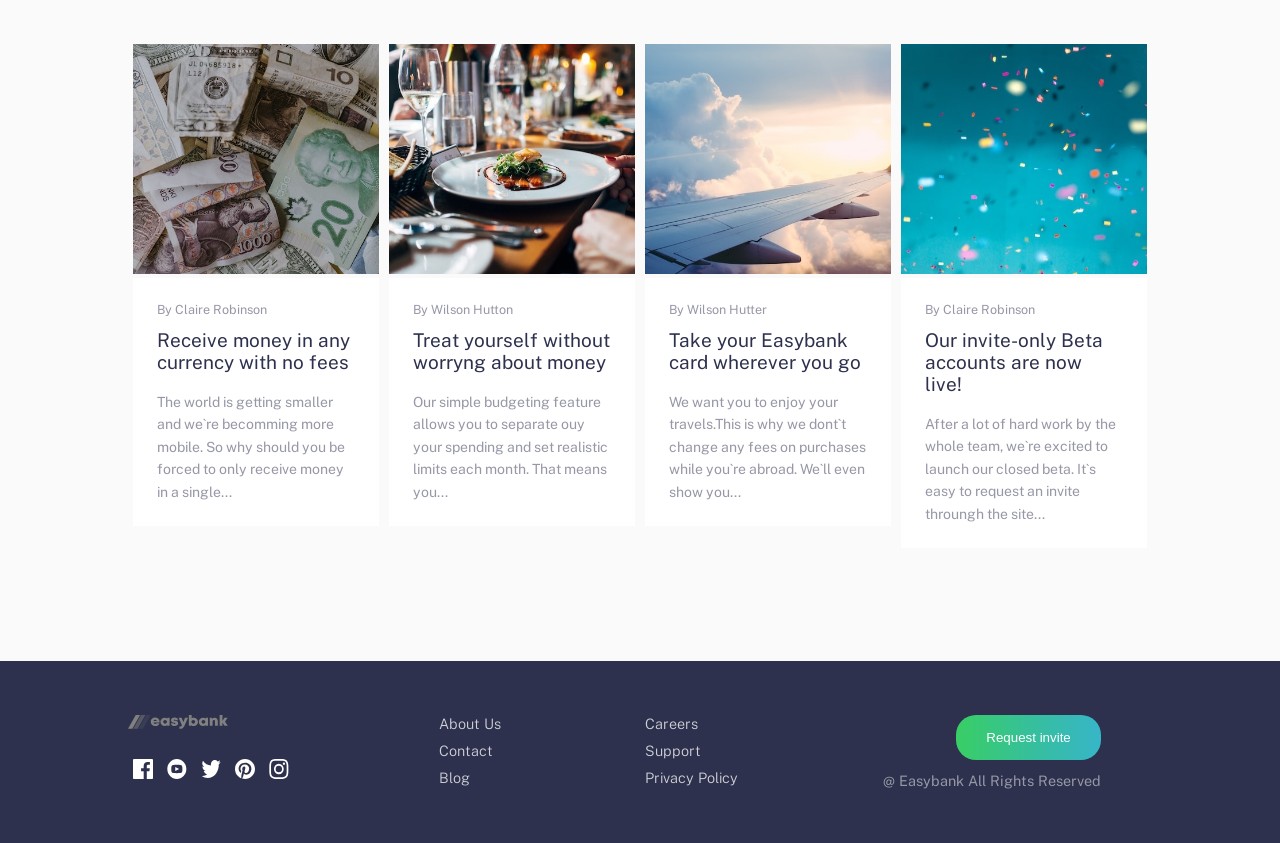
==== commit 6beff5d8: "aprimorando o javaScript" ====
--- a/index.html
+++ b/index.html
@@ -15,12 +15,12 @@
 <body>
     <div class="box">
 
-        <header id="header">
+        <header id="header" style="z-index: 99;">
             <nav class="menu">
                 <div class="logo">
                     <img src="img/logo.svg" alt="logo">
                 </div><!--logo-->
-                <div class="links">
+                <div class="links" id="adc">
                     <a href="#">home</a>
                     <a href="#">about</a>
                     <a href="#">contact</a>
@@ -32,6 +32,7 @@
                 </div><!--button-->
                 <div class="menu-toggle">
                     <img src="img/icon-hamburger.svg" alt="menuHamburguer">
+                    <img src="img/icon-close.svg" style="display: none;" alt="close">
                 </div><!--menu-toggle-->
             </nav><!--menu-->
         </header><!--header-->
--- a/css/easyBank.css
+++ b/css/easyBank.css
@@ -26,6 +26,7 @@
 
 #header {
     z-index: 99;
+    position: fixed;
 }
 
 .clear {
@@ -40,6 +41,7 @@
 .box {
     display: block;
     position: relative;
+    z-index: auto;
 }
 
 header {
@@ -49,8 +51,8 @@
     padding: 15px 10%;
 
     background-color: var(--White);
-    position: absolute;
-    z-index: 99;
+    position: fixed;
+    z-index: 10;
 }
 
 nav.menu {
@@ -60,15 +62,13 @@
     justify-content: space-between;
     align-self: center;
     align-items: center;
-    z-index: 98;
 }
 
 div.links {
     display: flex;
     gap: 30px;
-    position: relative;
+    position: sticky;
     transition: 800ms all ease;
-    z-index: 90;
 }
 
 div.links > a {
@@ -82,6 +82,11 @@
     font-size: 0.9rem;
     transition: 800ms all ease;
     z-index: -1;
+}
+
+
+#adc {
+    transition: 1s all ease;
 }
 
 div.links > a:hover {
--- a/css/bankResponsive.css
+++ b/css/bankResponsive.css
@@ -53,39 +53,45 @@
         font-size: 1rem;
     }
 
+   .box  header#header {
+        position: fixed;
+        z-index: 10 !important;
+    }
+
     /* menu hamburgur para mobile (começo)*/
 
     .menu-toggle {
         display: block;
         cursor: pointer;
-        z-index: -1;
+        z-index: 1;
     }
 
     .menu-toggle > img {
         width: 30px;
         height: 20px;
-        z-index: -1;
+        z-index: 1;
     }
 
     /* menu hamburgur para mobile  (fim)*/
 
-    div.links {
+    .menu div.links {
         display: none;
         flex-direction: column;
         background-color: white;
-        width: 100%;
+        width: 90%;
         max-width: 500px;
         
         padding: 25px;
         position: absolute;
         left: 50%;
         top: 5rem;
+        z-index: -99 !important;
         transform: translate(-50%);
         transition: 1s all ease-out;
 
         border-radius: 5px;
-        box-shadow:  0px 0px 20rem 10rem hsl(233, 26%, 24%);
-        z-index: -1;
+        box-shadow:  0px 0px 20rem 10rem hsla(233, 26%, 24%, 0.322);
+      
     }
 
     div.links > a {
@@ -93,9 +99,7 @@
         opacity: 0.7;
         font-weight: 600;
         font-family: 'Public Sans', sans-serif;
-        transition: 1s all ease-out;
-        font-size: 18px;
-        z-index: -1;
+        font-size: 1.125rem;
     }
 
     div.links > a:hover {
@@ -118,8 +122,7 @@
 
     header .menu{
         height: 30px;
-        position: relative;
-        z-index: -1;
+
     }
 
     header .logo {
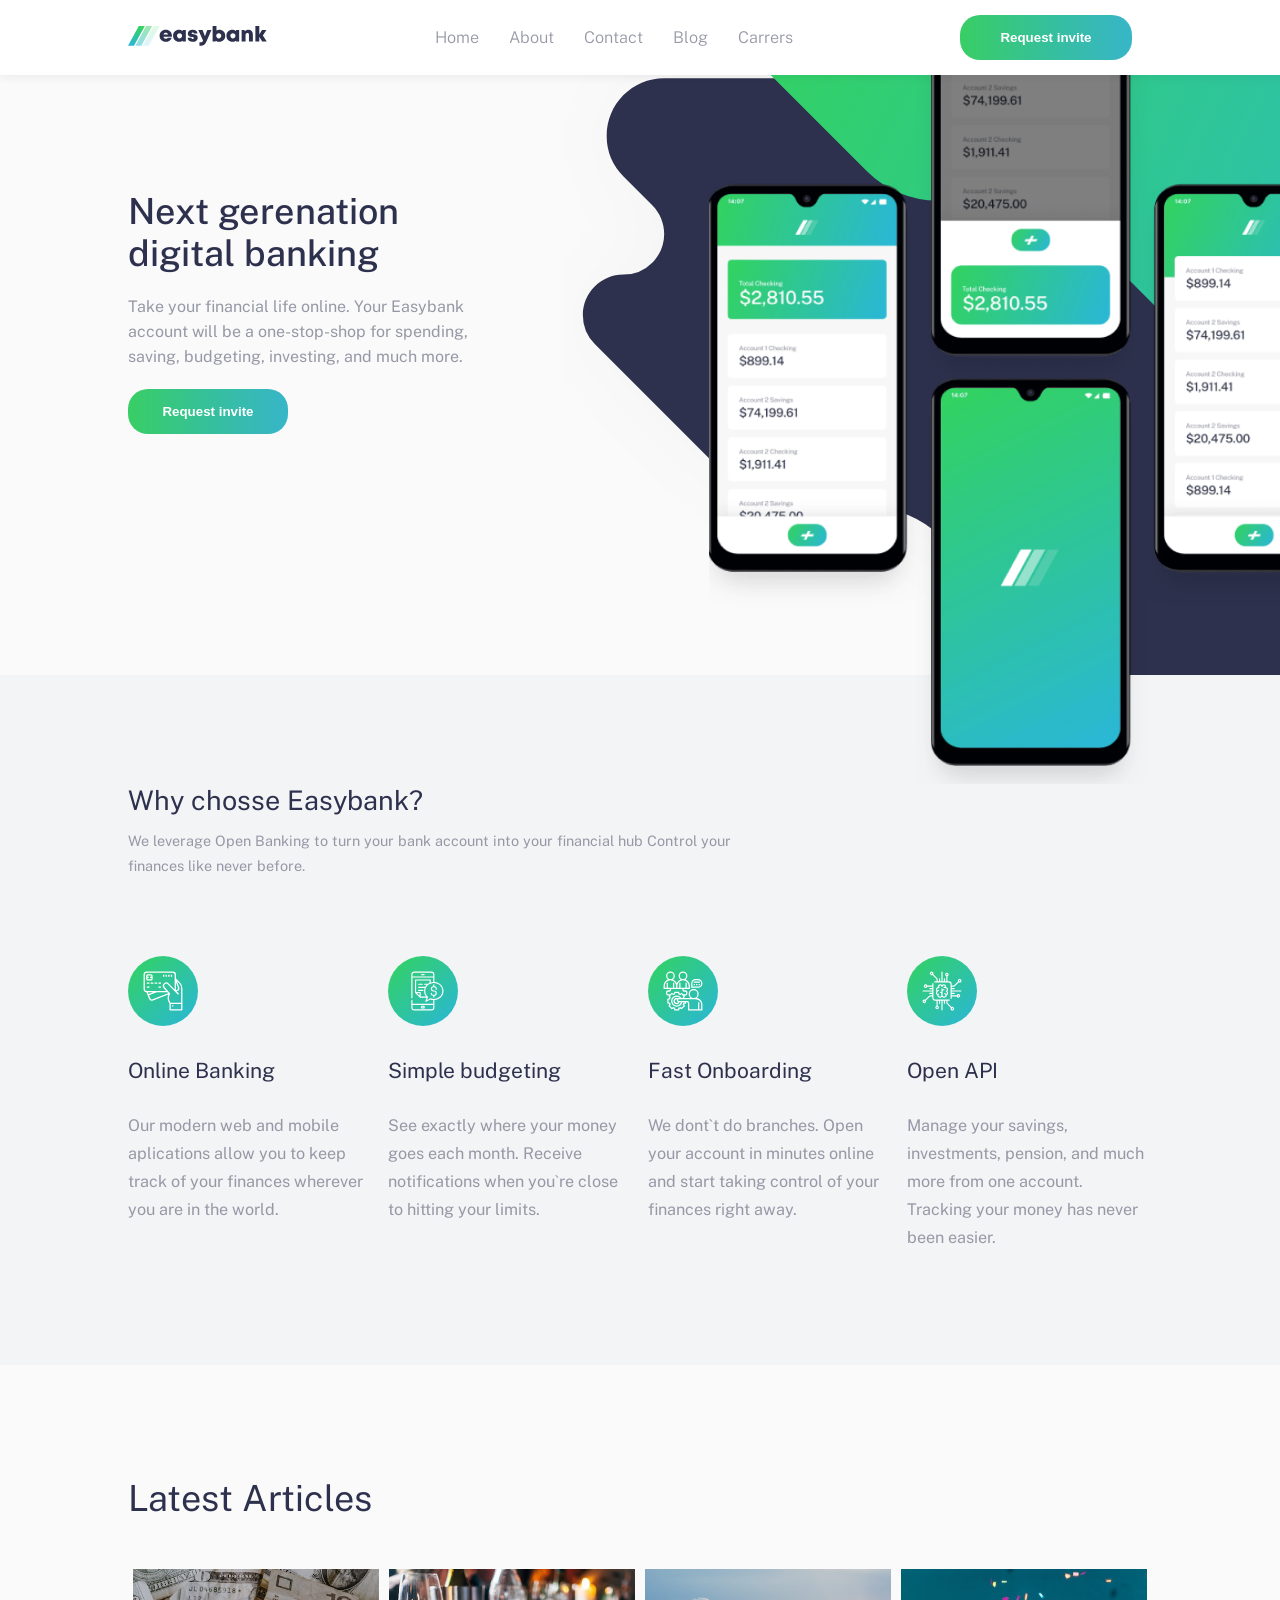
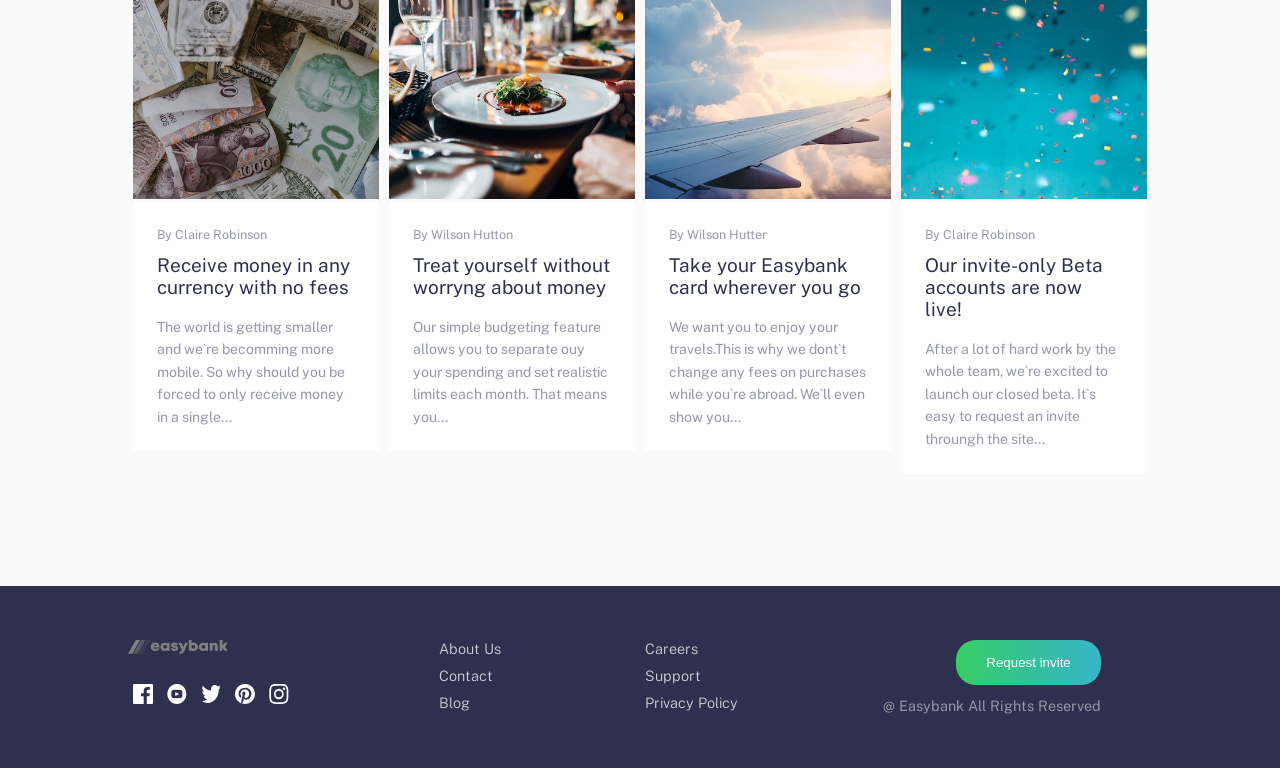
==== commit 6cadefa9: "ajustando codigo" ====
--- a/index.html
+++ b/index.html
@@ -6,7 +6,7 @@
     <meta http-equiv="X-UA-Compatible" content="IE=edge">
     <meta name="viewport" content="width=device-width, initial-scale=1.0">
     <link rel="stylesheet" href="css/easyBank.css"/>
-    <link rel="stylesheet" href="css/bankResponsive.css" media="screen and (min-width:300px) and (max-width:992px)">
+    <link rel="stylesheet" href="css/bankResponsive.css" media="screen and (min-width:300px) and (max-width:1440px)">
     <link rel="preconnect" href="https://fonts.googleapis.com">
     <link rel="preconnect" href="https://fonts.gstatic.com" crossorigin>
     <link href="https://fonts.googleapis.com/css2?family=Public+Sans:wght@300;400;700&display=swap" rel="stylesheet">
--- a/css/easyBank.css
+++ b/css/easyBank.css
@@ -1,5 +1,21 @@
 @import url(/css/bankResponsive.css);
 *{margin: 0; padding:0; box-sizing: border-box;}
+
+
+::-webkit-scrollbar {
+    width: 10px;
+    background: var(--White); 
+  }
+
+
+::-webkit-scrollbar-thumb {
+    background-color: #37b5c6cb;
+    border-radius: 20px;
+}
+::-webkit-scrollbar-thumb:hover{
+    background: #37B6C6; 
+}
+
 
 html, body {
     font-size:18px;
@@ -7,13 +23,13 @@
 
     background-color: var(--VeryLigh-Gray);
     scroll-behavior: smooth;
-
-}
+}
+
 
         /* primaryColor */
 :root {
     --DarkBlue: hsl(233, 26%, 24%);
-    --LimeGreen: hsl(136, 65%, 51%);
+    --LimeGreen: #31d35c;
     --BrightCyan: hsl(192, 70%, 51%);
     
             /*Neutral */
@@ -53,6 +69,8 @@
     background-color: var(--White);
     position: fixed;
     z-index: 10;
+
+    box-shadow: 0px 0px 10px 1px rgba(34, 34, 34, 0.082);
 }
 
 nav.menu {
@@ -139,7 +157,7 @@
   flex-direction: column;
   align-self: center;
   gap: 20px;
-  margin-top: 12rem;
+ padding-top: 14%;
 }
 
 .content > h1 {
@@ -168,17 +186,16 @@
 div.right {
     float: right;
     height: 750px;
-    width: 62%;
-    max-width: 100%;
+    max-height: 100%;
+    width: 100%;
+    max-width: 62%;
     background-image: url(../img/bg-intro-desktop.svg);
     background-repeat: no-repeat;
-    background-position-y:100%;
+    background-position-y:73%;
     object-fit: cover;
 
     position: relative;
-    z-index: 1;
-
-  
+    z-index: 1; 
 }
 
 .right > img {
@@ -188,9 +205,8 @@
     
     position: absolute;
     margin-left: 35%;
+    margin-top: -5%;
     object-fit: cover;
-    top: -16%;
- 
 }
 
 #img-main {
--- a/css/bankResponsive.css
+++ b/css/bankResponsive.css
@@ -9,6 +9,15 @@
         position: relative;
       }
 }
+
+
+@media screen and (min-width:992px){
+    img#img-main2 {
+        display: none;
+      }
+}
+
+
 
 @media screen and (min-width:300px) and (max-width:400px){
     header {
@@ -132,7 +141,7 @@
     header .logo > img{
         float: left;
         position: relative;
-        left: -20%;
+        left: -10%;
     }
 
     section.banner  {
@@ -307,4 +316,42 @@
         width: 100%;
     }
 
+}
+
+@media screen and (min-width:992px) and (max-width:1441px){
+    div.right > img {
+        width: 80%;
+        max-width: 100%;
+        margin-left: 20%;
+        margin-top: -15%;
+        float: left;
+    }
+    div.right {
+        width: 100%;
+        float: right;
+
+        background-position-x: 10%;
+        background-position-y:70%;
+    }
+
+    main.content {
+        padding-top: 10%;
+        width: 30%;
+        height: 500px;
+    }
+
+    main.content > h1 {
+        font-size: 36px;
+        font-weight: 500;
+        color:  rgb(45, 49, 77);
+    }
+
+    main.content > p {
+        font-size: 16px;
+    }
+
+    section.banner {
+        padding: 0;
+        height: 600px;
+    }
 }
